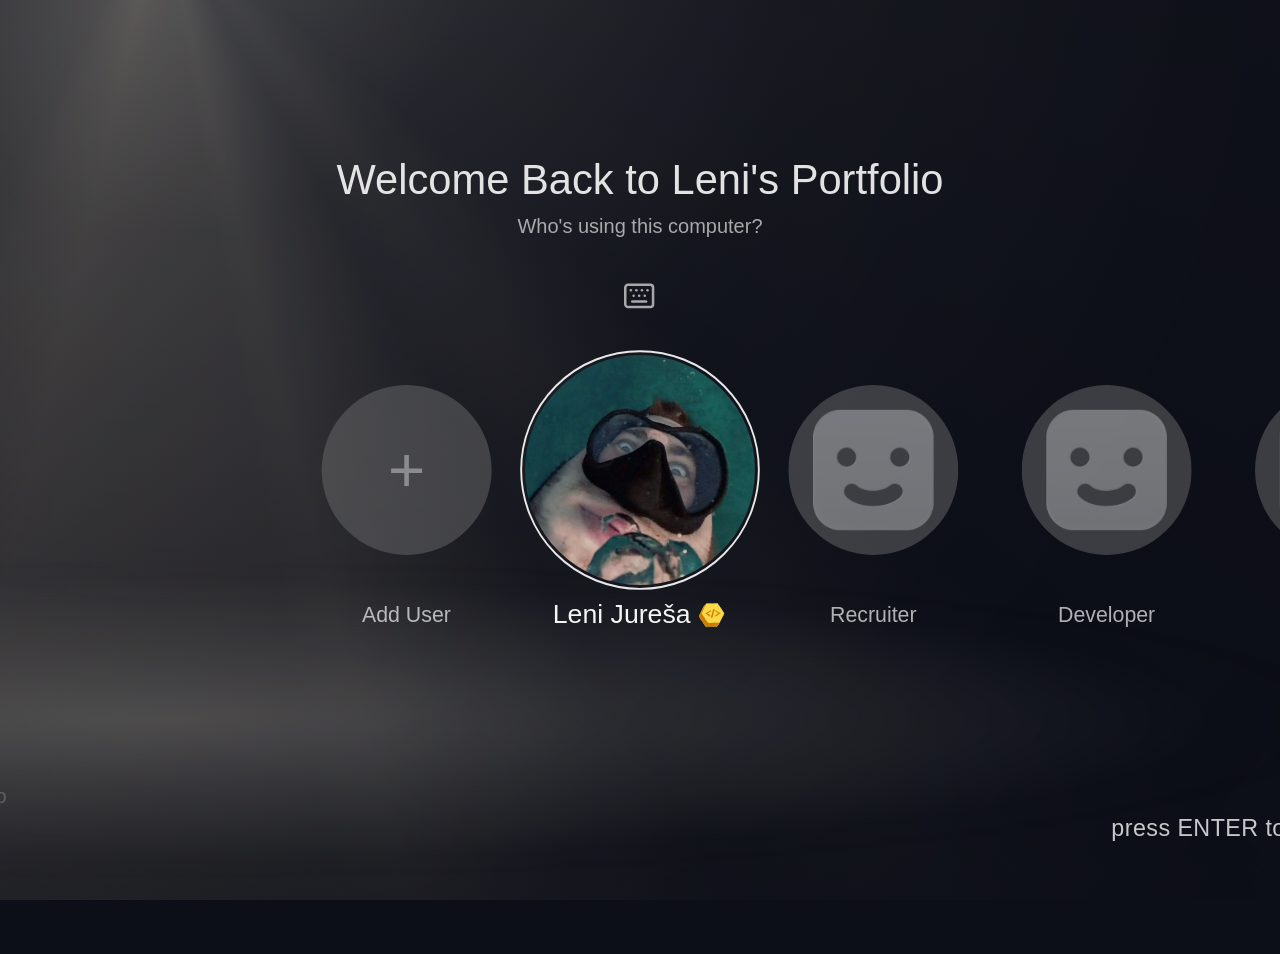
==== index.html @ c8f1d70f "added profiles, designed the basic functionalities for the main profile" ====
<!doctype html>
<html lang="hr">
  <head>
    <meta charset="UTF-8" />
    <meta name="viewport" content="width=device-width, initial-scale=1.0" />
    <title></title>
    <link rel="stylesheet" href="style_profile.css" />
  </head>

  <body class="root-start">
    <div class="scene-wrapper">
      <!--   WELCOME TEXT   -->
      <p class="start-info-large ease-in">Welcome Back to Leni's Portfolio</p>
      <p class="start-info-text ease-in">Who's using this computer?</p>

      <!--   PROFILE SELECTOR   -->
      <div class="profile-selector">
        <div class="profile-track ease-in" id="profileTrack">
          <!-- Add User -->
          <div class="profile-item">
            <div class="profile-card">+</div>
            <span class="profile-name">Add User</span>
          </div>

          <!-- Leni -->
          <div class="profile-item ease-in" data-href="leni/leni.html">
            <div
              class="profile-card profile-card--photo"
              style="
                background-image: url(&quot;assets/images/leni_funny.jpg&quot;);
              "
            ></div>
            <span class="profile-name">
              Leni Jureša
              <img
                src="assets/icons/badge.svg"
                alt="PS Plus"
                class="name-icon"
              />
            </span>
          </div>

          <!-- Recruiter -->
          <div
            class="profile-item ease-in"
            data-href="recruiter/recruiter.html"
          >
            <div
              class="profile-card profile-card--photo"
              style="
                background-image: url(&quot;assets/images/default.png&quot;);
              "
            ></div>
            <span class="profile-name">Recruiter</span>
          </div>

          <!-- Developer -->
          <div
            class="profile-item ease-in"
            data-href="developer/developer.html"
          >
            <div
              class="profile-card profile-card--photo"
              style="
                background-image: url(&quot;assets/images/default.png&quot;);
              "
            ></div>
            <span class="profile-name">Developer</span>
          </div>

          <!-- Guest -->
          <div class="profile-item ease-in" data-href="guest/guest.html">
            <div
              class="profile-card profile-card--photo"
              style="
                background-image: url(&quot;assets/images/default.png&quot;);
              "
            ></div>
            <span class="profile-name">Guest</span>
          </div>
        </div>
      </div>

      <!--   KEYBOARD HINT ICON   -->
      <svg
        class="icon lucide lucide-keyboard"
        xmlns="http://www.w3.org/2000/svg"
        width="40"
        height="40"
        viewBox="0 0 24 24"
        fill="none"
        stroke="currentColor"
        stroke-width="1.8"
        stroke-linecap="round"
        stroke-linejoin="round"
      >
        <path d="M10 8h.01" />
        <path d="M12 12h.01" />
        <path d="M14 8h.01" />
        <path d="M16 12h.01" />
        <path d="M18 8h.01" />
        <path d="M6 8h.01" />
        <path d="M7 16h10" />
        <path d="M8 12h.01" />
        <rect width="20" height="16" x="2" y="4" rx="2" />
      </svg>

      <!--   CLOCK   -->
      <div class="clock" id="clock"></div>

      <!--   TOOLTIP   -->
      <p class="tooltip">Use arrow keys to navigate</p>
      <p class="select">press ENTER to Select</p>

      <!--   BACKGROUND: LIGHT RAYS, SPARKLES, GLOW   -->
      <div class="light-rays-wrapper">
        <div class="light-rays"></div>
      </div>
      <div class="sparkle-field" id="sparkleField"></div>
      <div class="light"></div>

      <!-- Smile :) 
      <div class="circle"></div>
      <div class="eyes"></div>
      <div class="mouth"></div>
      <div class="eyebrow-left"></div>
      <div class="eyebrow-right"></div>
      -->
    </div>

    <script src="script.js"></script>
  </body>
</html>
---- style_profile.css ----
html,
body {
  margin: 0;
  padding: 0;
  height: 100%;
  width: 100%;
  overflow: hidden;
  background-color: #0d0f18;
}

.scene-wrapper {
  position: absolute;
  top: 50%;
  left: 50%;
  width: 1920px;
  height: 1080px;
  transform-origin: center center;
}

.root-start {
  background-color: #0d0f18;
}

@keyframes rotate {
  to {
    transform: rotate(1turn);
  }
}

.light-rays {
  position: absolute;
  top: 0;
  left: 0;
  right: 0;
  bottom: 0;
  overflow: hidden;
  -webkit-mask-image: radial-gradient(
    circle at 20% -10%,
    black 40%,
    transparent 95%
  );
  mask-image: radial-gradient(circle at 20% -10%, black 40%, transparent 95%);
  --a: rgba(120, 112, 100, 0.06);
  --b: rgba(120, 112, 100, 0.5);
  --c: rgba(95, 88, 80, 0.22);
  --d: rgba(140, 130, 115, 0.03);
}

.light-rays:before,
.light-rays:after {
  content: "";
  position: absolute;
  top: -10%;
  left: 20%;
  margin: -3000px;
  width: 6000px;
  height: 6000px;
  opacity: 0.5;
}

.light-rays:before {
  background: conic-gradient(
    transparent 0deg,
    var(--b) 5deg,
    var(--b) 11deg,
    transparent 34deg,
    var(--d) 42deg,
    var(--d) 45deg,
    transparent 60deg,
    var(--a) 78deg,
    var(--a) 88deg,
    transparent 130deg,
    var(--c) 141deg,
    var(--c) 144deg,
    transparent 170deg,
    var(--b) 193deg,
    var(--b) 203deg,
    transparent 250deg,
    var(--d) 266deg,
    var(--d) 268deg,
    transparent 300deg,
    var(--a) 322deg,
    var(--a) 336deg,
    transparent 360deg
  );
  animation: rotate 100s infinite;
}

.light-rays:after {
  background: conic-gradient(
    transparent 0deg,
    var(--c) 21deg,
    var(--c) 24deg,
    transparent 55deg,
    var(--a) 82deg,
    var(--a) 94deg,
    transparent 150deg,
    var(--b) 166deg,
    var(--b) 169deg,
    transparent 210deg,
    var(--c) 242deg,
    var(--c) 251deg,
    transparent 320deg,
    var(--a) 341deg,
    var(--a) 350deg,
    transparent 360deg
  );
  animation: rotate 100s infinite reverse;
}

.light-rays-wrapper {
  position: absolute;
  inset: 0;
  overflow: hidden;
}

.light-rays-wrapper::after {
  content: "";
  position: absolute;
  height: 100%;
  width: 100%;
  inset: 0;
  background: radial-gradient(
    circle at 20% -10%,
    rgba(255, 250, 235, 0.25) 0%,
    rgba(255, 250, 235, 0.09) 20%,
    rgba(255, 250, 235, 0.02) 40%,
    transparent 65%
  );
  mix-blend-mode: screen;
  pointer-events: none;
}

.light {
  position: absolute;
  width: 3000px;
  height: 400px;
  left: 20%;
  top: 80%;
  transform: translate(-50%, -50%);

  background: radial-gradient(
    ellipse,
    rgba(255, 250, 235, 0.181) 0%,
    rgba(255, 250, 235, 0.081) 30%,
    rgba(255, 250, 235, 0.004) 60%,
    transparent 75%
  );

  filter: blur(5px);
}

/* SPARKLES
====================================================================
*/

.light-rays-wrapper,
.sparkle-field,
.light {
  z-index: 0;
}

.sparkle-field {
  position: absolute;
  inset: 0;
  pointer-events: none;
}

.sparkle {
  position: absolute;
  border-radius: 50%;
  background-color: var(--fill-color, rgba(255, 255, 255, 0.5));
  opacity: 0;
  filter: blur(var(--blur, 0px));
  animation:
    twinkle ease-in-out infinite,
    float ease-in-out infinite;
}

@keyframes twinkle {
  0%,
  100% {
    opacity: 0;
  }
  50% {
    opacity: var(--peak, 0.7);
  }
}

@keyframes float {
  0%,
  100% {
    transform: translate(0, 0);
  }
  50% {
    transform: translate(var(--dx, 6px), var(--dy, -6px));
  }
}

/*
Profile page
*/

.button-wrap {
  position: absolute;
  top: 50%;
  left: 50%;
  width: 70px;
  height: 70px;
  transform: translate(-50%, -50%) scale(1);
  transition: transform 0.2s ease;
  text-decoration: none;
  color: inherit;
  display: block;
}

.button-wrap:hover {
  transform: translate(-50%, -50%) scale(1.25);
}

.button-start {
  width: 100%;
  height: 100%;
  border-radius: 50%;
  background-color: #f5f5f5;
  animation: circle-bounce 2.5s ease-in-out infinite;
  display: flex;
  align-items: center;
  justify-content: center;
}

.button-label {
  font-family: -apple-system, BlinkMacSystemFont, "Segoe UI", sans-serif;
  font-size: 32px;
  font-weight: 900;
  color: #1a1a1a;
  user-select: none;
  pointer-events: none;
}

.button-wrap:hover .button-start {
  box-shadow: 0 0 24px 8px rgba(255, 245, 210, 0.55) !important;
}

.button-wrap:hover .ring {
  animation-play-state: paused;
  opacity: 0 !important;
}

@keyframes circle-bounce {
  0% {
    transform: scale(1);
    opacity: 1;
    box-shadow: 0 0 0px 0px rgba(255, 245, 210, 0);
  }
  8% {
    transform: scale(0.9);
    opacity: 0.75;
    box-shadow: 0 0 0px 0px rgba(255, 245, 210, 0);
  }
  10% {
    box-shadow: 0 0 20px 6px rgba(255, 245, 210, 0.3);
  }
  16% {
    transform: scale(1.1);
    opacity: 1;
    box-shadow: 0 0 40px 6px rgba(255, 245, 210, 0.8);
  }
  28% {
    transform: scale(1);
    opacity: 1;
    box-shadow: 0 0 80px 6px rgba(255, 245, 210, 1);
  }
  60% {
    transform: scale(1);
    opacity: 1;
    box-shadow: 0 0 50px 6px rgba(255, 245, 210, 0.5);
  }
  100% {
    transform: scale(1);
    opacity: 1;
    box-shadow: 0 0 20px 6px rgba(255, 245, 210, 0);
  }
}

.ring {
  position: absolute;
  top: 50%;
  left: 50%;
  border-radius: 50%;
  border-style: solid;
  border-color: rgba(255, 255, 255, 0.6);
  transform: translate(-50%, -50%) scale(0);
  opacity: 0;
}

.ring-thick {
  width: 70px;
  height: 70px;
  border-width: 0px;
  box-shadow: 0 0 8px 2px rgba(255, 245, 210, 0.4);
  animation: ring-thick-cycle 2.5s ease-out infinite;
}

@keyframes ring-thick-cycle {
  0%,
  16% {
    transform: translate(-50%, -50%) scale(0.3);
    border-width: 0px;
    opacity: 0;
  }
  30% {
    transform: translate(-50%, -50%) scale(1.6);
    border-width: 8px;
    opacity: 1;
    animation-timing-function: ease-out;
  }
  45% {
    transform: translate(-50%, -50%) scale(1.6);
    border-width: 0px;
    opacity: 0;
  }
  100% {
    transform: translate(-50%, -50%) scale(1.6);
    border-width: 0px;
    opacity: 0;
  }
}

.ring-thin {
  width: 60px;
  height: 60px;
  border-width: 3px;
  box-shadow: 0 0 6px 1px rgba(255, 245, 210, 0.35);
  animation: ring-thin-cycle 2.5s linear infinite;
}

@keyframes ring-thin-cycle {
  0%,
  16% {
    transform: translate(-50%, -50%) scale(0.3);
    border-width: 3px;
    opacity: 0;
  }
  30% {
    opacity: 1;
  }
  40% {
    transform: translate(-50%, -50%) scale(1.8);
    border-width: 3px;
    opacity: 1;
    animation-timing-function: ease-out;
  }
  60% {
    transform: translate(-50%, -50%) scale(1.9);
    border-width: 0px;
    opacity: 0;
  }
  100% {
    transform: translate(-50%, -50%) scale(1.2);
    border-width: 0px;
    opacity: 0;
  }
}

.start-info-large {
  position: absolute;
  z-index: 1;
  bottom: 70%;
  left: 50%;
  transform: translate(-50%, -50%);
  font-family:
    "SF Pro Display",
    "Segoe UI",
    Roboto,
    -apple-system,
    BlinkMacSystemFont,
    sans-serif;
  font-weight: 200;
  font-size: 50px;
  color: #f5f5f5ea;
  text-align: center;
}

.start-info-text {
  position: absolute;
  z-index: 1;
  bottom: 70%;
  left: 50%;
  transform: translate(-50%, -50%);
  font-family:
    "SF Pro Display",
    "Segoe UI",
    Roboto,
    -apple-system,
    BlinkMacSystemFont,
    sans-serif;
  font-weight: 300;
  font-size: 24px;
  color: #f5f5f5a8;
  text-align: center;
}

.clock {
  position: absolute;
  z-index: 1;
  top: 8%;
  right: 4%;
  font-family:
    "SF Pro Display",
    "Segoe UI",
    Roboto,
    -apple-system,
    BlinkMacSystemFont,
    sans-serif;
  font-weight: 300;
  font-size: 30px;
  color: #f5f5f5ec;
  letter-spacing: 0.5px;
}

.icon {
  position: absolute;
  z-index: 1;
  top: 31%;
  right: 49%;
  width: 40px;
  height: 40px;
  color: #f5f5f5a8;
}

/* profile page selector*/
.profile_ring {
  position: absolute;
  top: 50%;
  left: 50%;
  border-radius: 50%;
  border-style: solid;
  border-color: rgba(255, 255, 255, 0.6);
  transform: translate(-50%, -50%) scale(0);
  opacity: 0;
}

.profile-selector {
  position: relative;
  z-index: 1;
  top: 200px;
  width: 100%;
  height: 800px;
  overflow: hidden;
  display: flex;
  align-items: center;
}

.profile-track {
  position: absolute;
  left: 50%;
  display: flex;
  gap: 40px;
  transition: transform 0.35s ease;
}

.profile-card {
  width: 240px;
  height: 240px;
  border-radius: 50%;
  background: #6b6b6c;
  color: #f5f5f5;
  display: flex;
  align-items: center;
  justify-content: center;
  font-size: 90px;
  font-weight: 350;
  font-family: sans-serif;
  flex-shrink: 0;
  transition:
    transform 0.35s ease,
    opacity 0.35s ease;
  opacity: 0.5;
  transform: scale(0.85);
}

.profile-card.active {
  opacity: 1;
  transform: scale(1.15);
}

.profile-card::after {
  content: "";
  position: absolute;
  inset: -5px;
  border-radius: 50%;
  border: 2px solid rgba(255, 255, 255, 0.9);
  pointer-events: none;
  opacity: 0;
  transform: scale(0.9);
  transition:
    opacity 0.35s ease,
    transform 0.35s ease;
}

.profile-card.active::after {
  opacity: 1;
  transform: scale(1);
}

.profile-card--photo {
  background-size: cover;
  background-position: center;
  background-color: #6b6b6c;
}

.profile-item {
  display: flex;
  flex-direction: column;
  align-items: center;
  gap: 35px;
  flex-shrink: 0;
}

.profile-name {
  display: inline-flex;
  align-items: center;
  gap: 6px;
  font-family: -apple-system, BlinkMacSystemFont, "Segoe UI", sans-serif;
  font-size: 32px;
  font-weight: 200;
  color: #f5f5f5;
  opacity: 0.7;
  transform: scale(0.8);
  transition:
    opacity 0.35s ease,
    transform 0.35s ease;
  text-align: center;
  white-space: nowrap;
}
.name-icon {
  width: 38px;
  height: 38px;
  flex-shrink: 0;
}

.profile-track .profile-item:has(.profile-card.active) .profile-name {
  opacity: 1;
  transform: scale(1);
}

.tooltip {
  position: absolute;
  z-index: 1;
  top: 85%;
  right: 85%;
  font-family:
    "SF Pro Display",
    "Segoe UI",
    Roboto,
    -apple-system,
    BlinkMacSystemFont,
    sans-serif;
  font-weight: 300;
  font-size: 24px;
  color: #f5f5f538;
  letter-spacing: 0.5px;
}

.ease-in {
  opacity: 0;
  transition:
    opacity 0.8s ease-out,
    transform 0.2s ease-out;
}

.ease-in.appear {
  opacity: 1;
}

.select {
  position: absolute;
  z-index: 1;
  top: 88%;
  right: 5%;
  font-family:
    "SF Pro Display",
    "Segoe UI",
    Roboto,
    -apple-system,
    BlinkMacSystemFont,
    sans-serif;
  font-weight: 400;
  font-size: 28px;
  color: #f5f5f5ce;
  letter-spacing: 0.5px;
}

.profile-card {
  cursor: pointer;
  transition:
    transform 0.25s ease,
    opacity 0.25s ease,
    box-shadow 0.25s ease;
}

.profile-card:hover {
  box-shadow: 0 0 24px 6px rgba(179, 179, 179, 0.829);
}

/*  Smile :)
.circle {
  width: 300px;
  height: 300px;
  background-color: rgb(251, 255, 11);
  border-radius: 50%;
  position: absolute;
  top: 50%;
  left: 50%;
  transform: translate(-50%, -50%);
}

.eyes {
  width: 40px;
  height: 50px;
  background-color: rgb(0, 0, 0);
  border-radius: 50%;
  position: absolute;
  top: 47%;
  left: 46%;
  transform: translate(-50%, -50%);
  box-shadow: 120px 0px 0px rgb(0, 0, 0);
}

.mouth {
  width: 150px;
  height: 100px;
  background-color: rgb(0, 0, 0);
  border-radius: 10px 10px 100px 100px;
  position: absolute;
  top: 54%;
  left: 50%;
  transform: translate(-50%, 0); 
}

.eyebrow-left {
  width: 40px;
  height: 20px;
  background-color: black;
  position: absolute;
  top: 38%;
  left: 45.5%;
  transform: translate(-50%, -50%);
  rotate: -20deg;
}

.eyebrow-right {
  width: 40px;
  height: 20px;
  background-color: black;
  position: absolute;
  top: 40%;
  left: 54.5%;
  transform: translate(-50%, -50%);
  rotate: 20deg;
}

*/
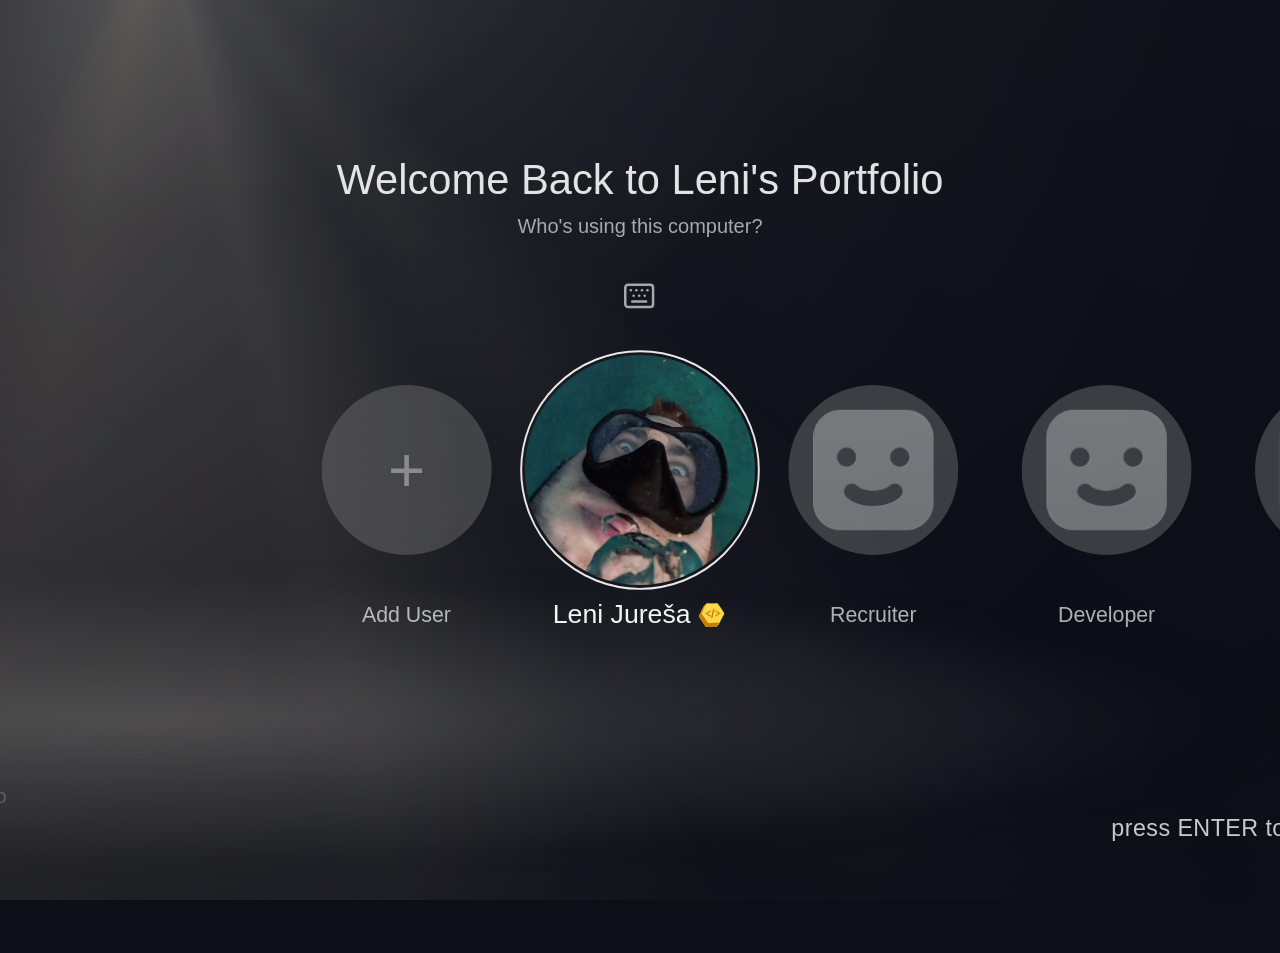
==== commit b9293b70: "design changes" ====
--- a/index.html
+++ b/index.html
@@ -3,7 +3,7 @@
   <head>
     <meta charset="UTF-8" />
     <meta name="viewport" content="width=device-width, initial-scale=1.0" />
-    <title></title>
+    <title>Leni's Portfolio</title>
     <link rel="stylesheet" href="style_profile.css" />
   </head>
 
--- a/style_profile.css
+++ b/style_profile.css
@@ -1,3 +1,5 @@
+
+
 html,
 body {
   margin: 0;
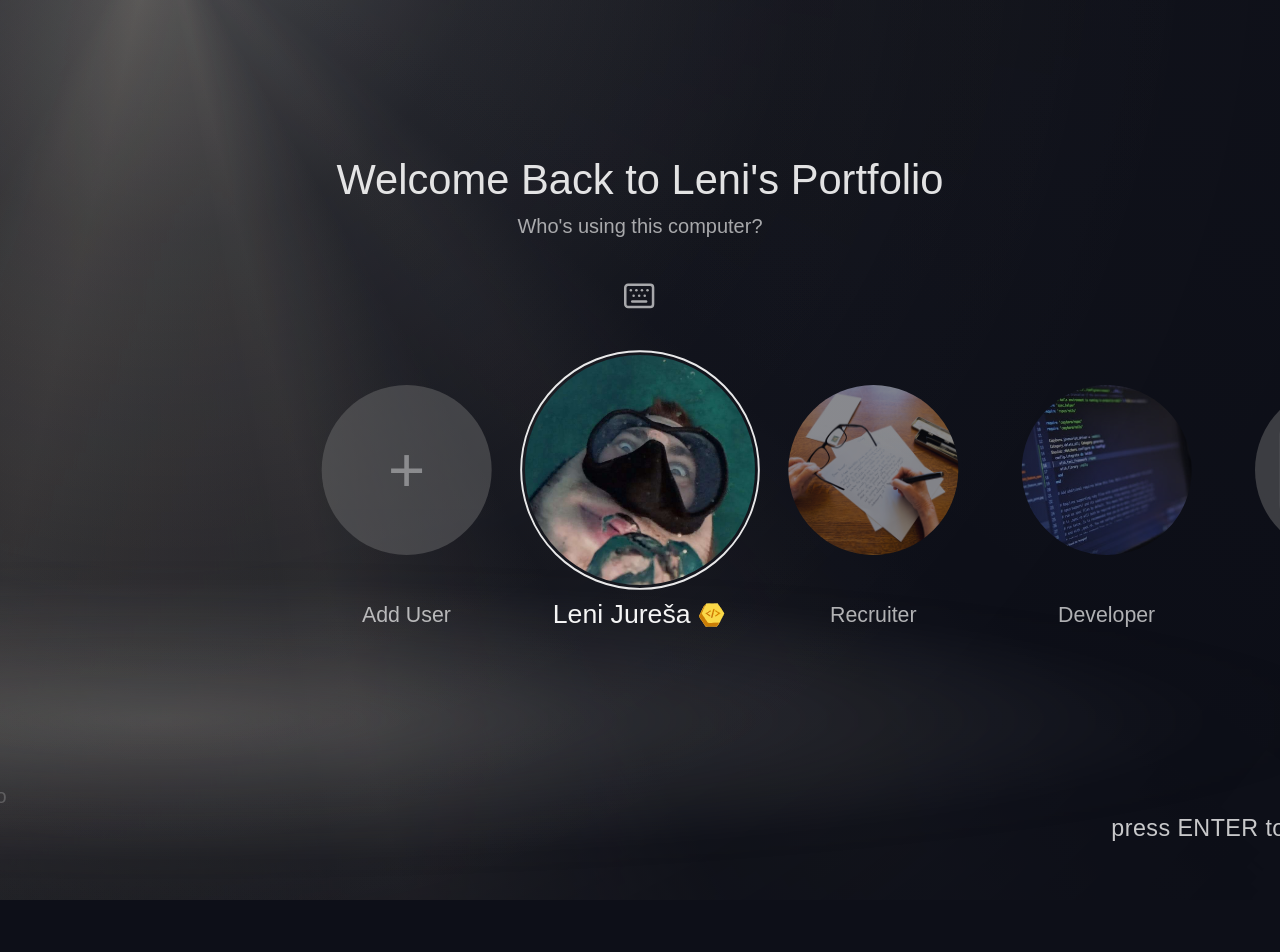
==== commit 4098d64e: "made minor changes for easier future development" ====
--- a/index.html
+++ b/index.html
@@ -48,7 +48,7 @@
             <div
               class="profile-card profile-card--photo"
               style="
-                background-image: url(&quot;assets/images/default.png&quot;);
+                background-image: url(&quot;assets/images/LetterWriting_DSF5261.jpg&quot;);
               "
             ></div>
             <span class="profile-name">Recruiter</span>
@@ -62,7 +62,7 @@
             <div
               class="profile-card profile-card--photo"
               style="
-                background-image: url(&quot;assets/images/default.png&quot;);
+                background-image: url(&quot;assets/images/1_WxaPQoonUZLcPCISd6WrnQ.jpg&quot;);
               "
             ></div>
             <span class="profile-name">Developer</span>
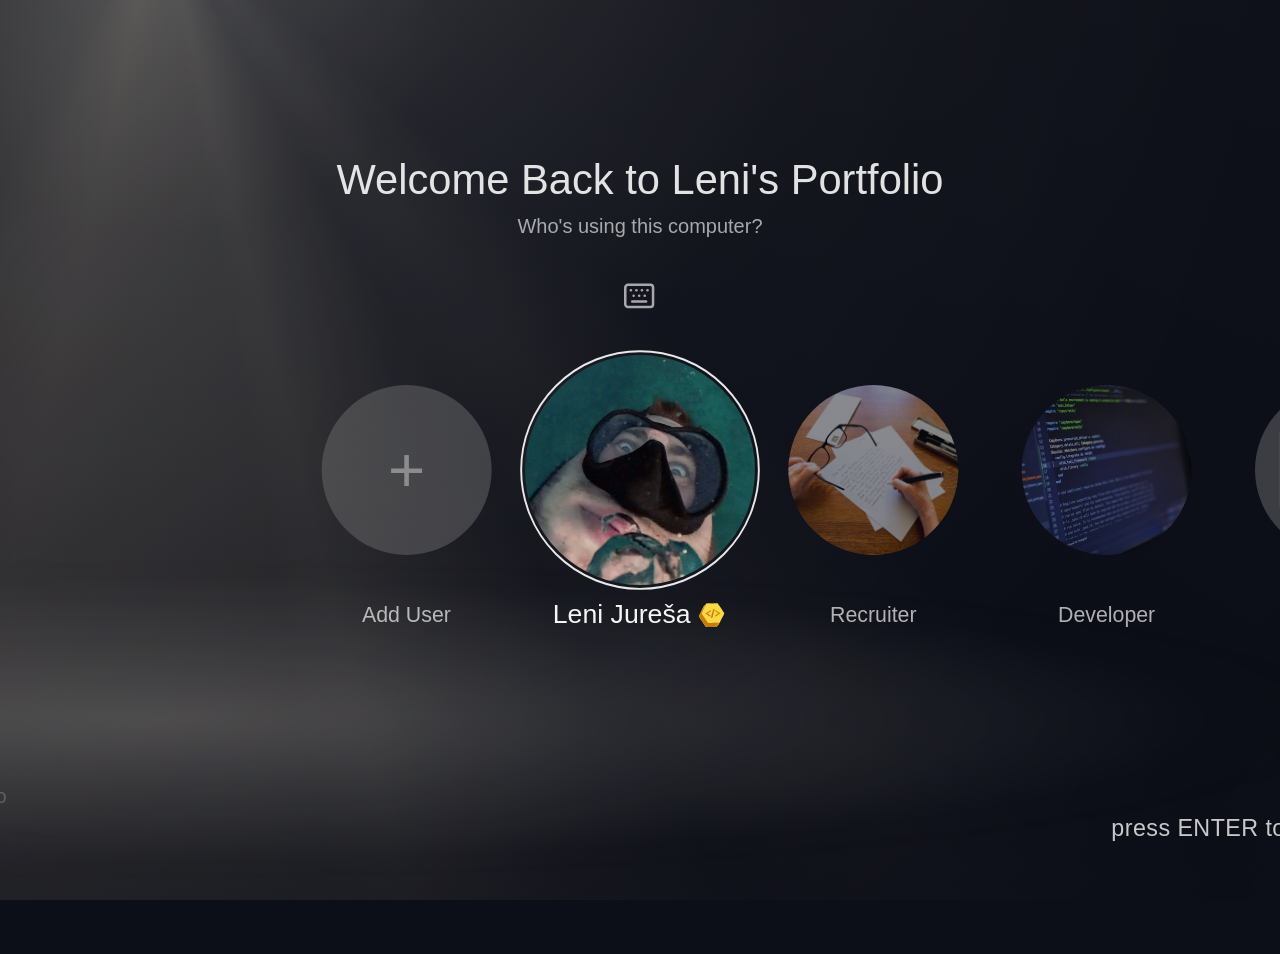
==== commit 7d49408c: "added added custom achivements, can be added to buttons and elements." ====
--- a/index.html
+++ b/index.html
@@ -17,7 +17,7 @@
       <div class="profile-selector">
         <div class="profile-track ease-in" id="profileTrack">
           <!-- Add User -->
-          <div class="profile-item">
+          <div class="profile-item" data-achievement="add-user">
             <div class="profile-card">+</div>
             <span class="profile-name">Add User</span>
           </div>
--- a/style_profile.css
+++ b/style_profile.css
@@ -1,5 +1,3 @@
-
-
 html,
 body {
   margin: 0;
@@ -606,6 +604,83 @@
   box-shadow: 0 0 24px 6px rgba(179, 179, 179, 0.829);
 }
 
+.trophy-toast {
+  position: fixed;
+  top: 22px;
+  right: 32px;
+  z-index: 9999;
+  display: flex;
+  align-items: center;
+  gap: 24px;
+  min-width: 220px;
+  max-width: 620px;
+  padding: 24px 44px 24px 28px;
+  border-radius: 18px;
+  background: linear-gradient(90deg, #4a4a4c 0%, #262627 28%, #1d1d1e 100%);
+  box-shadow: 0 14px 40px rgba(0, 0, 0, 0.55);
+  color: #f5f5f5;
+  font-family:
+    "SF Pro Display",
+    "Segoe UI",
+    Roboto,
+    -apple-system,
+    BlinkMacSystemFont,
+    sans-serif;
+  pointer-events: none;
+  opacity: 0;
+  /* starts fully off-screen to the right */
+  transform: translateX(calc(100% + 48px));
+  transition:
+    transform 0.6s cubic-bezier(0.2, 0.8, 0.2, 1),
+    opacity 0.4s ease;
+}
+
+.trophy-toast.show {
+  opacity: 1;
+  transform: translateX(0);
+}
+
+.trophy-art {
+  width: 64px;
+  height: 64px;
+  flex-shrink: 0;
+  color: #fff;
+}
+
+.trophy-art svg {
+  width: 100%;
+  height: 100%;
+}
+
+.trophy-text {
+  display: flex;
+  flex-direction: column;
+  gap: 6px;
+  min-width: 0;
+}
+
+.trophy-title {
+  display: flex;
+  align-items: center;
+  gap: 10px;
+  font-size: 26px;
+  font-weight: 300;
+  line-height: 1.2;
+}
+
+.trophy-title svg {
+  width: 28px;
+  height: 28px;
+  flex-shrink: 0;
+  color: var(--tier, #cd7f32);
+}
+
+.trophy-sub {
+  font-size: 24px;
+  font-weight: 300;
+  color: #9a9a9c;
+}
+
 /*  Smile :)
 .circle {
   width: 300px;
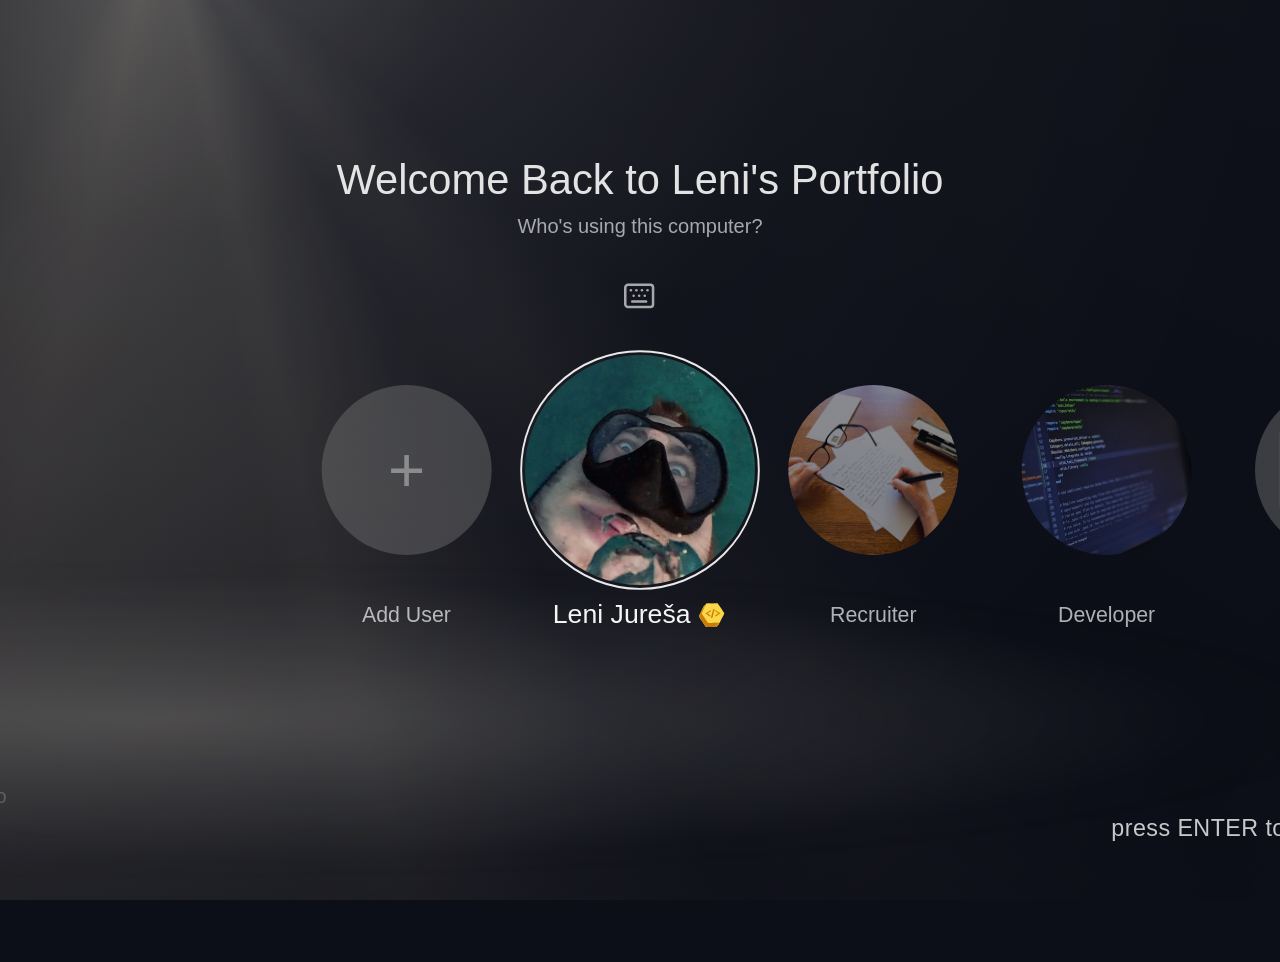
==== commit 578fcb59: "experimenting with sounds (using sony sounds temporarily Pls dont sue! will do my own sound design)." ====
--- a/index.html
+++ b/index.html
@@ -128,6 +128,8 @@
       -->
     </div>
 
+    <div class="transition-overlay" id="transitionOverlay"></div>
+
     <script src="script.js"></script>
   </body>
 </html>
--- a/style_profile.css
+++ b/style_profile.css
@@ -681,6 +681,88 @@
   color: #9a9a9c;
 }
 
+/* ==========================================================
+   FULLSCREEN BLACK OVERLAY & EXPONENTIAL TRANSITIONS
+   easeOutExpo: cubic-bezier(0.16, 1, 0.3, 1)
+   easeInExpo:  cubic-bezier(0.7, 0, 0.84, 0)
+   ========================================================== */
+
+/* 1. Fullscreen overlay spanning the actual viewport */
+.transition-overlay {
+  position: fixed !important;
+  top: 0 !important;
+  left: 0 !important;
+  width: 100vw !important;
+  height: 100vh !important;
+  background: #000000 !important;
+  opacity: 0;
+  pointer-events: none;
+  z-index: 999999 !important;
+  transition: opacity 0.45s cubic-bezier(0.7, 0, 0.84, 0);
+}
+
+.transition-overlay.show {
+  opacity: 1;
+  pointer-events: auto;
+}
+
+/* 2. Selected Profile Card: Phase 1 (Grow with easeOutExpo) */
+.profile-card.grow-expo {
+  z-index: 100 !important;
+  transform: scale(1.42) !important;
+  box-shadow: 0 0 50px 14px rgba(255, 255, 255, 0.6) !important;
+  transition:
+    transform 0.45s cubic-bezier(0.16, 1, 0.3, 1),
+    box-shadow 0.45s cubic-bezier(0.16, 1, 0.3, 1) !important;
+}
+
+/* Selected Profile Name: Phase 1 (Grows alongside the card) */
+/* Selected Profile Name: Phase 1 (Grows and pushes down so it doesn't overlap the card) */
+.profile-item.selected .profile-name.grow-expo {
+  opacity: 1 !important;
+  transform: translateY(45px) scale(1.25) !important;
+  transition:
+    transform 0.45s cubic-bezier(0.16, 1, 0.3, 1),
+    opacity 0.45s cubic-bezier(0.16, 1, 0.3, 1) !important;
+}
+
+/* 3. Selected Profile Card: Phase 2 (Shrink & fade with easeInExpo) */
+.profile-card.shrink-expo {
+  z-index: 100 !important;
+  transform: scale(0.3) !important;
+  opacity: 0 !important;
+  box-shadow: 0 0 0px 0px rgba(255, 255, 255, 0) !important;
+  transition:
+    transform 0.55s cubic-bezier(0.7, 0, 0.84, 0),
+    opacity 0.45s cubic-bezier(0.7, 0, 0.84, 0) !important;
+}
+
+/* Selected Profile Name: Phase 2 (Shrinks & fades out) */
+.profile-item.selected .profile-name.shrink-expo {
+  transform: translateY(20px) scale(0.4) !important;
+  opacity: 0 !important;
+  transition:
+    transform 0.55s cubic-bezier(0.7, 0, 0.84, 0),
+    opacity 0.45s cubic-bezier(0.7, 0, 0.84, 0) !important;
+}
+
+/* 4. All other elements shrink down and fade out in easeInExpo */
+.scene-wrapper.selection-active .profile-item:not(.selected) .profile-card,
+.scene-wrapper.selection-active .profile-item:not(.selected) .profile-name,
+.scene-wrapper.selection-active .start-info-large,
+.scene-wrapper.selection-active .start-info-text,
+.scene-wrapper.selection-active .clock,
+.scene-wrapper.selection-active .tooltip,
+.scene-wrapper.selection-active .select,
+.scene-wrapper.selection-active .icon {
+  transform: scale(0.55) !important;
+  opacity: 0 !important;
+  pointer-events: none;
+  transition:
+    transform 0.45s cubic-bezier(0.7, 0, 0.84, 0),
+    opacity 0.4s cubic-bezier(0.7, 0, 0.84, 0) !important;
+}
+
 /*  Smile :)
 .circle {
   width: 300px;
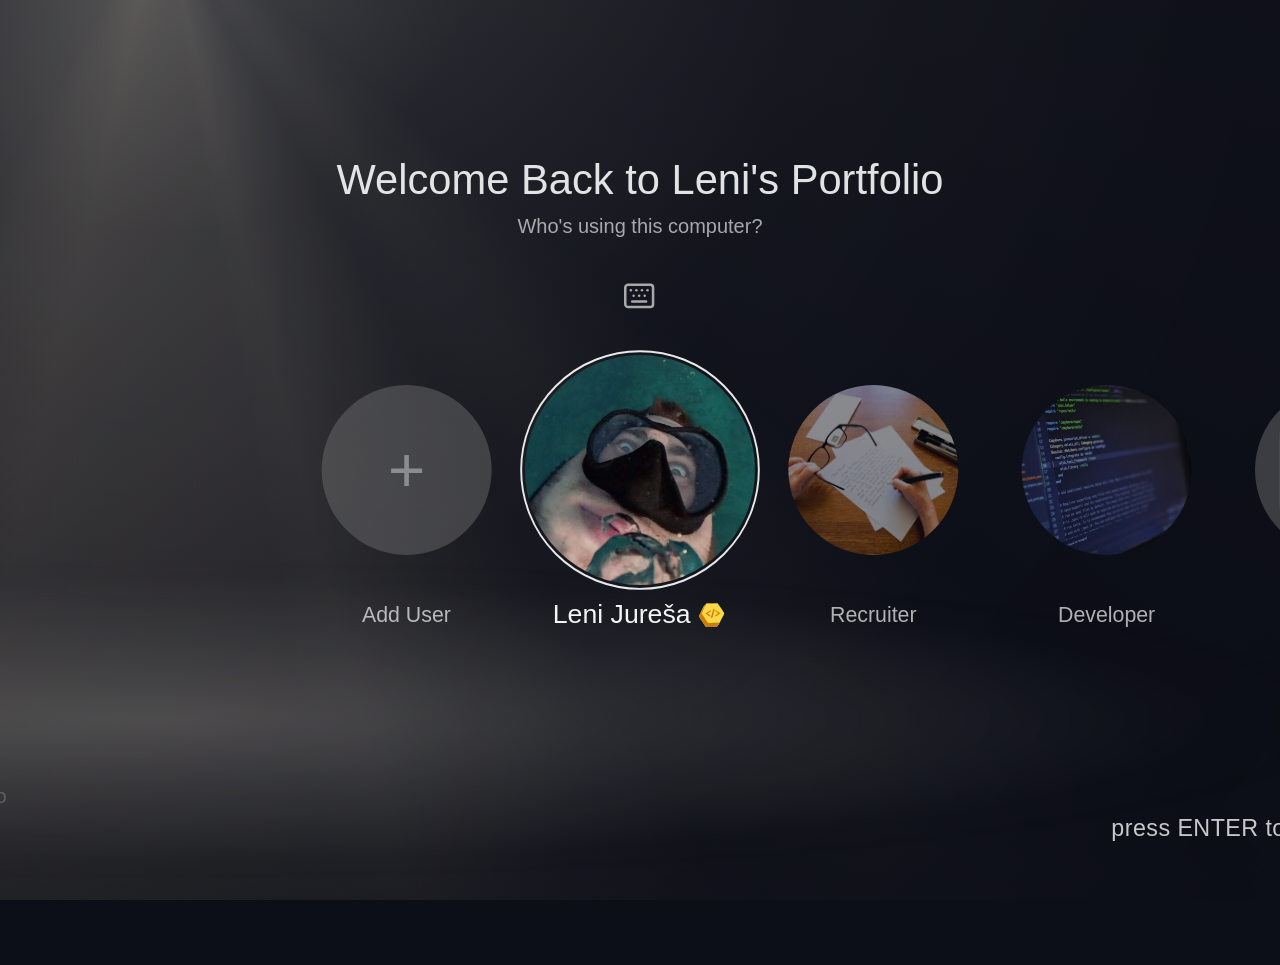
==== commit 4a6d82e6: "rethinking the media app, minor changes" ====
--- a/index.html
+++ b/index.html
@@ -4,7 +4,7 @@
     <meta charset="UTF-8" />
     <meta name="viewport" content="width=device-width, initial-scale=1.0" />
     <title>Leni's Portfolio</title>
-    <link rel="stylesheet" href="style_profile.css" />
+    <link rel="stylesheet" href="style.css" />
   </head>
 
   <body class="root-start">
--- a/style.css
+++ b/style.css
@@ -0,0 +1,823 @@
+html,
+body {
+  margin: 0;
+  padding: 0;
+  height: 100%;
+  width: 100%;
+  overflow: hidden;
+  background-color: #0d0f18;
+}
+
+.scene-wrapper {
+  position: absolute;
+  top: 50%;
+  left: 50%;
+  width: 1920px;
+  height: 1080px;
+  transform-origin: center center;
+}
+
+.root-start {
+  background-color: #0d0f18;
+}
+
+@keyframes rotate {
+  to {
+    transform: rotate(1turn);
+  }
+}
+
+.light-rays {
+  position: absolute;
+  top: 0;
+  left: 0;
+  right: 0;
+  bottom: 0;
+  overflow: hidden;
+  -webkit-mask-image: radial-gradient(
+    circle at 20% -10%,
+    black 40%,
+    transparent 95%
+  );
+  mask-image: radial-gradient(circle at 20% -10%, black 40%, transparent 95%);
+  --a: rgba(120, 112, 100, 0.06);
+  --b: rgba(120, 112, 100, 0.5);
+  --c: rgba(95, 88, 80, 0.22);
+  --d: rgba(140, 130, 115, 0.03);
+}
+
+.light-rays:before,
+.light-rays:after {
+  content: "";
+  position: absolute;
+  top: -10%;
+  left: 20%;
+  margin: -3000px;
+  width: 6000px;
+  height: 6000px;
+  opacity: 0.5;
+}
+
+.light-rays:before {
+  background: conic-gradient(
+    transparent 0deg,
+    var(--b) 5deg,
+    var(--b) 11deg,
+    transparent 34deg,
+    var(--d) 42deg,
+    var(--d) 45deg,
+    transparent 60deg,
+    var(--a) 78deg,
+    var(--a) 88deg,
+    transparent 130deg,
+    var(--c) 141deg,
+    var(--c) 144deg,
+    transparent 170deg,
+    var(--b) 193deg,
+    var(--b) 203deg,
+    transparent 250deg,
+    var(--d) 266deg,
+    var(--d) 268deg,
+    transparent 300deg,
+    var(--a) 322deg,
+    var(--a) 336deg,
+    transparent 360deg
+  );
+  animation: rotate 100s infinite;
+}
+
+.light-rays:after {
+  background: conic-gradient(
+    transparent 0deg,
+    var(--c) 21deg,
+    var(--c) 24deg,
+    transparent 55deg,
+    var(--a) 82deg,
+    var(--a) 94deg,
+    transparent 150deg,
+    var(--b) 166deg,
+    var(--b) 169deg,
+    transparent 210deg,
+    var(--c) 242deg,
+    var(--c) 251deg,
+    transparent 320deg,
+    var(--a) 341deg,
+    var(--a) 350deg,
+    transparent 360deg
+  );
+  animation: rotate 100s infinite reverse;
+}
+
+.light-rays-wrapper {
+  position: absolute;
+  inset: 0;
+  overflow: hidden;
+}
+
+.light-rays-wrapper::after {
+  content: "";
+  position: absolute;
+  height: 100%;
+  width: 100%;
+  inset: 0;
+  background: radial-gradient(
+    circle at 20% -10%,
+    rgba(255, 250, 235, 0.25) 0%,
+    rgba(255, 250, 235, 0.09) 20%,
+    rgba(255, 250, 235, 0.02) 40%,
+    transparent 65%
+  );
+  mix-blend-mode: screen;
+  pointer-events: none;
+}
+
+.light {
+  position: absolute;
+  width: 3000px;
+  height: 400px;
+  left: 20%;
+  top: 80%;
+  transform: translate(-50%, -50%);
+
+  background: radial-gradient(
+    ellipse,
+    rgba(255, 250, 235, 0.181) 0%,
+    rgba(255, 250, 235, 0.081) 30%,
+    rgba(255, 250, 235, 0.004) 60%,
+    transparent 75%
+  );
+
+  filter: blur(5px);
+}
+
+/* SPARKLES
+====================================================================
+*/
+
+.light-rays-wrapper,
+.sparkle-field,
+.light {
+  z-index: 0;
+}
+
+.sparkle-field {
+  position: absolute;
+  inset: 0;
+  pointer-events: none;
+}
+
+.sparkle {
+  position: absolute;
+  border-radius: 50%;
+  background-color: var(--fill-color, rgba(255, 255, 255, 0.5));
+  opacity: 0;
+  filter: blur(var(--blur, 0px));
+  animation:
+    twinkle ease-in-out infinite,
+    float ease-in-out infinite;
+}
+
+@keyframes twinkle {
+  0%,
+  100% {
+    opacity: 0;
+  }
+  50% {
+    opacity: var(--peak, 0.7);
+  }
+}
+
+@keyframes float {
+  0%,
+  100% {
+    transform: translate(0, 0);
+  }
+  50% {
+    transform: translate(var(--dx, 6px), var(--dy, -6px));
+  }
+}
+
+/*
+Profile page
+*/
+
+.button-wrap {
+  position: absolute;
+  top: 50%;
+  left: 50%;
+  width: 70px;
+  height: 70px;
+  transform: translate(-50%, -50%) scale(1);
+  transition: transform 0.2s ease;
+  text-decoration: none;
+  color: inherit;
+  display: block;
+}
+
+.button-wrap:hover {
+  transform: translate(-50%, -50%) scale(1.25);
+}
+
+.button-start {
+  width: 100%;
+  height: 100%;
+  border-radius: 50%;
+  background-color: #f5f5f5;
+  animation: circle-bounce 2.5s ease-in-out infinite;
+  display: flex;
+  align-items: center;
+  justify-content: center;
+}
+
+.button-label {
+  font-family: -apple-system, BlinkMacSystemFont, "Segoe UI", sans-serif;
+  font-size: 32px;
+  font-weight: 900;
+  color: #1a1a1a;
+  user-select: none;
+  pointer-events: none;
+}
+
+.button-wrap:hover .button-start {
+  box-shadow: 0 0 24px 8px rgba(255, 245, 210, 0.55) !important;
+}
+
+.button-wrap:hover .ring {
+  animation-play-state: paused;
+  opacity: 0 !important;
+}
+
+@keyframes circle-bounce {
+  0% {
+    transform: scale(1);
+    opacity: 1;
+    box-shadow: 0 0 0px 0px rgba(255, 245, 210, 0);
+  }
+  8% {
+    transform: scale(0.9);
+    opacity: 0.75;
+    box-shadow: 0 0 0px 0px rgba(255, 245, 210, 0);
+  }
+  10% {
+    box-shadow: 0 0 20px 6px rgba(255, 245, 210, 0.3);
+  }
+  16% {
+    transform: scale(1.1);
+    opacity: 1;
+    box-shadow: 0 0 40px 6px rgba(255, 245, 210, 0.8);
+  }
+  28% {
+    transform: scale(1);
+    opacity: 1;
+    box-shadow: 0 0 80px 6px rgba(255, 245, 210, 1);
+  }
+  60% {
+    transform: scale(1);
+    opacity: 1;
+    box-shadow: 0 0 50px 6px rgba(255, 245, 210, 0.5);
+  }
+  100% {
+    transform: scale(1);
+    opacity: 1;
+    box-shadow: 0 0 20px 6px rgba(255, 245, 210, 0);
+  }
+}
+
+.ring {
+  position: absolute;
+  top: 50%;
+  left: 50%;
+  border-radius: 50%;
+  border-style: solid;
+  border-color: rgba(255, 255, 255, 0.6);
+  transform: translate(-50%, -50%) scale(0);
+  opacity: 0;
+}
+
+.ring-thick {
+  width: 70px;
+  height: 70px;
+  border-width: 0px;
+  box-shadow: 0 0 8px 2px rgba(255, 245, 210, 0.4);
+  animation: ring-thick-cycle 2.5s ease-out infinite;
+}
+
+@keyframes ring-thick-cycle {
+  0%,
+  16% {
+    transform: translate(-50%, -50%) scale(0.3);
+    border-width: 0px;
+    opacity: 0;
+  }
+  30% {
+    transform: translate(-50%, -50%) scale(1.6);
+    border-width: 8px;
+    opacity: 1;
+    animation-timing-function: ease-out;
+  }
+  45% {
+    transform: translate(-50%, -50%) scale(1.6);
+    border-width: 0px;
+    opacity: 0;
+  }
+  100% {
+    transform: translate(-50%, -50%) scale(1.6);
+    border-width: 0px;
+    opacity: 0;
+  }
+}
+
+.ring-thin {
+  width: 60px;
+  height: 60px;
+  border-width: 3px;
+  box-shadow: 0 0 6px 1px rgba(255, 245, 210, 0.35);
+  animation: ring-thin-cycle 2.5s linear infinite;
+}
+
+@keyframes ring-thin-cycle {
+  0%,
+  16% {
+    transform: translate(-50%, -50%) scale(0.3);
+    border-width: 3px;
+    opacity: 0;
+  }
+  30% {
+    opacity: 1;
+  }
+  40% {
+    transform: translate(-50%, -50%) scale(1.8);
+    border-width: 3px;
+    opacity: 1;
+    animation-timing-function: ease-out;
+  }
+  60% {
+    transform: translate(-50%, -50%) scale(1.9);
+    border-width: 0px;
+    opacity: 0;
+  }
+  100% {
+    transform: translate(-50%, -50%) scale(1.2);
+    border-width: 0px;
+    opacity: 0;
+  }
+}
+
+.start-info-large {
+  position: absolute;
+  z-index: 1;
+  bottom: 70%;
+  left: 50%;
+  transform: translate(-50%, -50%);
+  font-family:
+    "SF Pro Display",
+    "Segoe UI",
+    Roboto,
+    -apple-system,
+    BlinkMacSystemFont,
+    sans-serif;
+  font-weight: 200;
+  font-size: 50px;
+  color: #f5f5f5ea;
+  text-align: center;
+}
+
+.start-info-text {
+  position: absolute;
+  z-index: 1;
+  bottom: 70%;
+  left: 50%;
+  transform: translate(-50%, -50%);
+  font-family:
+    "SF Pro Display",
+    "Segoe UI",
+    Roboto,
+    -apple-system,
+    BlinkMacSystemFont,
+    sans-serif;
+  font-weight: 300;
+  font-size: 24px;
+  color: #f5f5f5a8;
+  text-align: center;
+}
+
+.clock {
+  position: absolute;
+  z-index: 1;
+  top: 8%;
+  right: 4%;
+  font-family:
+    "SF Pro Display",
+    "Segoe UI",
+    Roboto,
+    -apple-system,
+    BlinkMacSystemFont,
+    sans-serif;
+  font-weight: 300;
+  font-size: 30px;
+  color: #f5f5f5ec;
+  letter-spacing: 0.5px;
+}
+
+.icon {
+  position: absolute;
+  z-index: 1;
+  top: 31%;
+  right: 49%;
+  width: 40px;
+  height: 40px;
+  color: #f5f5f5a8;
+}
+
+/* profile page selector*/
+.profile_ring {
+  position: absolute;
+  top: 50%;
+  left: 50%;
+  border-radius: 50%;
+  border-style: solid;
+  border-color: rgba(255, 255, 255, 0.6);
+  transform: translate(-50%, -50%) scale(0);
+  opacity: 0;
+}
+
+.profile-selector {
+  position: relative;
+  z-index: 1;
+  top: 200px;
+  width: 100%;
+  height: 800px;
+  overflow: hidden;
+  display: flex;
+  align-items: center;
+}
+
+.profile-track {
+  position: absolute;
+  left: 50%;
+  display: flex;
+  gap: 40px;
+  transition: transform 0.35s ease;
+}
+
+.profile-card {
+  width: 240px;
+  height: 240px;
+  border-radius: 50%;
+  background: #6b6b6c;
+  color: #f5f5f5;
+  display: flex;
+  align-items: center;
+  justify-content: center;
+  font-size: 90px;
+  font-weight: 350;
+  font-family: sans-serif;
+  flex-shrink: 0;
+  transition:
+    transform 0.35s ease,
+    opacity 0.35s ease;
+  opacity: 0.5;
+  transform: scale(0.85);
+}
+
+.profile-card.active {
+  opacity: 1;
+  transform: scale(1.15);
+}
+
+.profile-card::after {
+  content: "";
+  position: absolute;
+  inset: -5px;
+  border-radius: 50%;
+  border: 2px solid rgba(255, 255, 255, 0.9);
+  pointer-events: none;
+  opacity: 0;
+  transform: scale(0.9);
+  transition:
+    opacity 0.35s ease,
+    transform 0.35s ease;
+}
+
+.profile-card.active::after {
+  opacity: 1;
+  transform: scale(1);
+}
+
+.profile-card--photo {
+  background-size: cover;
+  background-position: center;
+  background-color: #6b6b6c;
+}
+
+.profile-item {
+  display: flex;
+  flex-direction: column;
+  align-items: center;
+  gap: 35px;
+  flex-shrink: 0;
+}
+
+.profile-name {
+  display: inline-flex;
+  align-items: center;
+  gap: 6px;
+  font-family: -apple-system, BlinkMacSystemFont, "Segoe UI", sans-serif;
+  font-size: 32px;
+  font-weight: 200;
+  color: #f5f5f5;
+  opacity: 0.7;
+  transform: scale(0.8);
+  transition:
+    opacity 0.35s ease,
+    transform 0.35s ease;
+  text-align: center;
+  white-space: nowrap;
+}
+.name-icon {
+  width: 38px;
+  height: 38px;
+  flex-shrink: 0;
+}
+
+.profile-track .profile-item:has(.profile-card.active) .profile-name {
+  opacity: 1;
+  transform: scale(1);
+}
+
+.tooltip {
+  position: absolute;
+  z-index: 1;
+  top: 85%;
+  right: 85%;
+  font-family:
+    "SF Pro Display",
+    "Segoe UI",
+    Roboto,
+    -apple-system,
+    BlinkMacSystemFont,
+    sans-serif;
+  font-weight: 300;
+  font-size: 24px;
+  color: #f5f5f538;
+  letter-spacing: 0.5px;
+}
+
+.ease-in {
+  opacity: 0;
+  transition:
+    opacity 0.8s ease-out,
+    transform 0.2s ease-out;
+}
+
+.ease-in.appear {
+  opacity: 1;
+}
+
+.select {
+  position: absolute;
+  z-index: 1;
+  top: 88%;
+  right: 5%;
+  font-family:
+    "SF Pro Display",
+    "Segoe UI",
+    Roboto,
+    -apple-system,
+    BlinkMacSystemFont,
+    sans-serif;
+  font-weight: 400;
+  font-size: 28px;
+  color: #f5f5f5ce;
+  letter-spacing: 0.5px;
+}
+
+.profile-card {
+  cursor: pointer;
+  transition:
+    transform 0.25s ease,
+    opacity 0.25s ease,
+    box-shadow 0.25s ease;
+}
+
+.profile-card:hover {
+  box-shadow: 0 0 24px 6px rgba(179, 179, 179, 0.829);
+}
+
+.trophy-toast {
+  position: fixed;
+  top: 22px;
+  right: 32px;
+  z-index: 9999;
+  display: flex;
+  align-items: center;
+  gap: 24px;
+  min-width: 220px;
+  max-width: 620px;
+  padding: 24px 44px 24px 28px;
+  border-radius: 18px;
+  background: linear-gradient(90deg, #4a4a4c 0%, #262627 28%, #1d1d1e 100%);
+  box-shadow: 0 14px 40px rgba(0, 0, 0, 0.55);
+  color: #f5f5f5;
+  font-family:
+    "SF Pro Display",
+    "Segoe UI",
+    Roboto,
+    -apple-system,
+    BlinkMacSystemFont,
+    sans-serif;
+  pointer-events: none;
+  opacity: 0;
+  /* starts fully off-screen to the right */
+  transform: translateX(calc(100% + 48px));
+  transition:
+    transform 0.6s cubic-bezier(0.2, 0.8, 0.2, 1),
+    opacity 0.4s ease;
+}
+
+.trophy-toast.show {
+  opacity: 1;
+  transform: translateX(0);
+}
+
+.trophy-art {
+  width: 64px;
+  height: 64px;
+  flex-shrink: 0;
+  color: #fff;
+}
+
+.trophy-art svg {
+  width: 100%;
+  height: 100%;
+}
+
+.trophy-text {
+  display: flex;
+  flex-direction: column;
+  gap: 6px;
+  min-width: 0;
+}
+
+.trophy-title {
+  display: flex;
+  align-items: center;
+  gap: 10px;
+  font-size: 26px;
+  font-weight: 300;
+  line-height: 1.2;
+}
+
+.trophy-title svg {
+  width: 28px;
+  height: 28px;
+  flex-shrink: 0;
+  color: var(--tier, #cd7f32);
+}
+
+.trophy-sub {
+  font-size: 24px;
+  font-weight: 300;
+  color: #9a9a9c;
+}
+
+/* ==========================================================
+   FULLSCREEN BLACK OVERLAY & EXPONENTIAL TRANSITIONS
+   easeOutExpo: cubic-bezier(0.16, 1, 0.3, 1)
+   easeInExpo:  cubic-bezier(0.7, 0, 0.84, 0)
+   ========================================================== */
+
+/* 1. Fullscreen overlay spanning the actual viewport */
+.transition-overlay {
+  position: fixed !important;
+  top: 0 !important;
+  left: 0 !important;
+  width: 100vw !important;
+  height: 100vh !important;
+  background: #000000 !important;
+  opacity: 0;
+  pointer-events: none;
+  z-index: 999999 !important;
+  transition: opacity 0.45s cubic-bezier(0.7, 0, 0.84, 0);
+}
+
+.transition-overlay.show {
+  opacity: 1;
+  pointer-events: auto;
+}
+
+/* 2. Selected Profile Card: Phase 1 (Grow with easeOutExpo) */
+.profile-card.grow-expo {
+  z-index: 100 !important;
+  transform: scale(1.42) !important;
+  box-shadow: 0 0 50px 14px rgba(255, 255, 255, 0.6) !important;
+  transition:
+    transform 0.45s cubic-bezier(0.16, 1, 0.3, 1),
+    box-shadow 0.45s cubic-bezier(0.16, 1, 0.3, 1) !important;
+}
+
+/* Selected Profile Name: Phase 1 (Grows alongside the card) */
+/* Selected Profile Name: Phase 1 (Grows and pushes down so it doesn't overlap the card) */
+.profile-item.selected .profile-name.grow-expo {
+  opacity: 1 !important;
+  transform: translateY(45px) scale(1.25) !important;
+  transition:
+    transform 0.45s cubic-bezier(0.16, 1, 0.3, 1),
+    opacity 0.45s cubic-bezier(0.16, 1, 0.3, 1) !important;
+}
+
+/* 3. Selected Profile Card: Phase 2 (Shrink & fade with easeInExpo) */
+.profile-card.shrink-expo {
+  z-index: 100 !important;
+  transform: scale(0.3) !important;
+  opacity: 0 !important;
+  box-shadow: 0 0 0px 0px rgba(255, 255, 255, 0) !important;
+  transition:
+    transform 0.55s cubic-bezier(0.7, 0, 0.84, 0),
+    opacity 0.45s cubic-bezier(0.7, 0, 0.84, 0) !important;
+}
+
+/* Selected Profile Name: Phase 2 (Shrinks & fades out) */
+.profile-item.selected .profile-name.shrink-expo {
+  transform: translateY(20px) scale(0.4) !important;
+  opacity: 0 !important;
+  transition:
+    transform 0.55s cubic-bezier(0.7, 0, 0.84, 0),
+    opacity 0.45s cubic-bezier(0.7, 0, 0.84, 0) !important;
+}
+
+/* 4. All other elements shrink down and fade out in easeInExpo */
+.scene-wrapper.selection-active .profile-item:not(.selected) .profile-card,
+.scene-wrapper.selection-active .profile-item:not(.selected) .profile-name,
+.scene-wrapper.selection-active .start-info-large,
+.scene-wrapper.selection-active .start-info-text,
+.scene-wrapper.selection-active .clock,
+.scene-wrapper.selection-active .tooltip,
+.scene-wrapper.selection-active .select,
+.scene-wrapper.selection-active .icon {
+  transform: scale(0.55) !important;
+  opacity: 0 !important;
+  pointer-events: none;
+  transition:
+    transform 0.45s cubic-bezier(0.7, 0, 0.84, 0),
+    opacity 0.4s cubic-bezier(0.7, 0, 0.84, 0) !important;
+}
+
+/*  Smile :)
+.circle {
+  width: 300px;
+  height: 300px;
+  background-color: rgb(251, 255, 11);
+  border-radius: 50%;
+  position: absolute;
+  top: 50%;
+  left: 50%;
+  transform: translate(-50%, -50%);
+}
+
+.eyes {
+  width: 40px;
+  height: 50px;
+  background-color: rgb(0, 0, 0);
+  border-radius: 50%;
+  position: absolute;
+  top: 47%;
+  left: 46%;
+  transform: translate(-50%, -50%);
+  box-shadow: 120px 0px 0px rgb(0, 0, 0);
+}
+
+.mouth {
+  width: 150px;
+  height: 100px;
+  background-color: rgb(0, 0, 0);
+  border-radius: 10px 10px 100px 100px;
+  position: absolute;
+  top: 54%;
+  left: 50%;
+  transform: translate(-50%, 0); 
+}
+
+.eyebrow-left {
+  width: 40px;
+  height: 20px;
+  background-color: black;
+  position: absolute;
+  top: 38%;
+  left: 45.5%;
+  transform: translate(-50%, -50%);
+  rotate: -20deg;
+}
+
+.eyebrow-right {
+  width: 40px;
+  height: 20px;
+  background-color: black;
+  position: absolute;
+  top: 40%;
+  left: 54.5%;
+  transform: translate(-50%, -50%);
+  rotate: 20deg;
+}
+
+*/
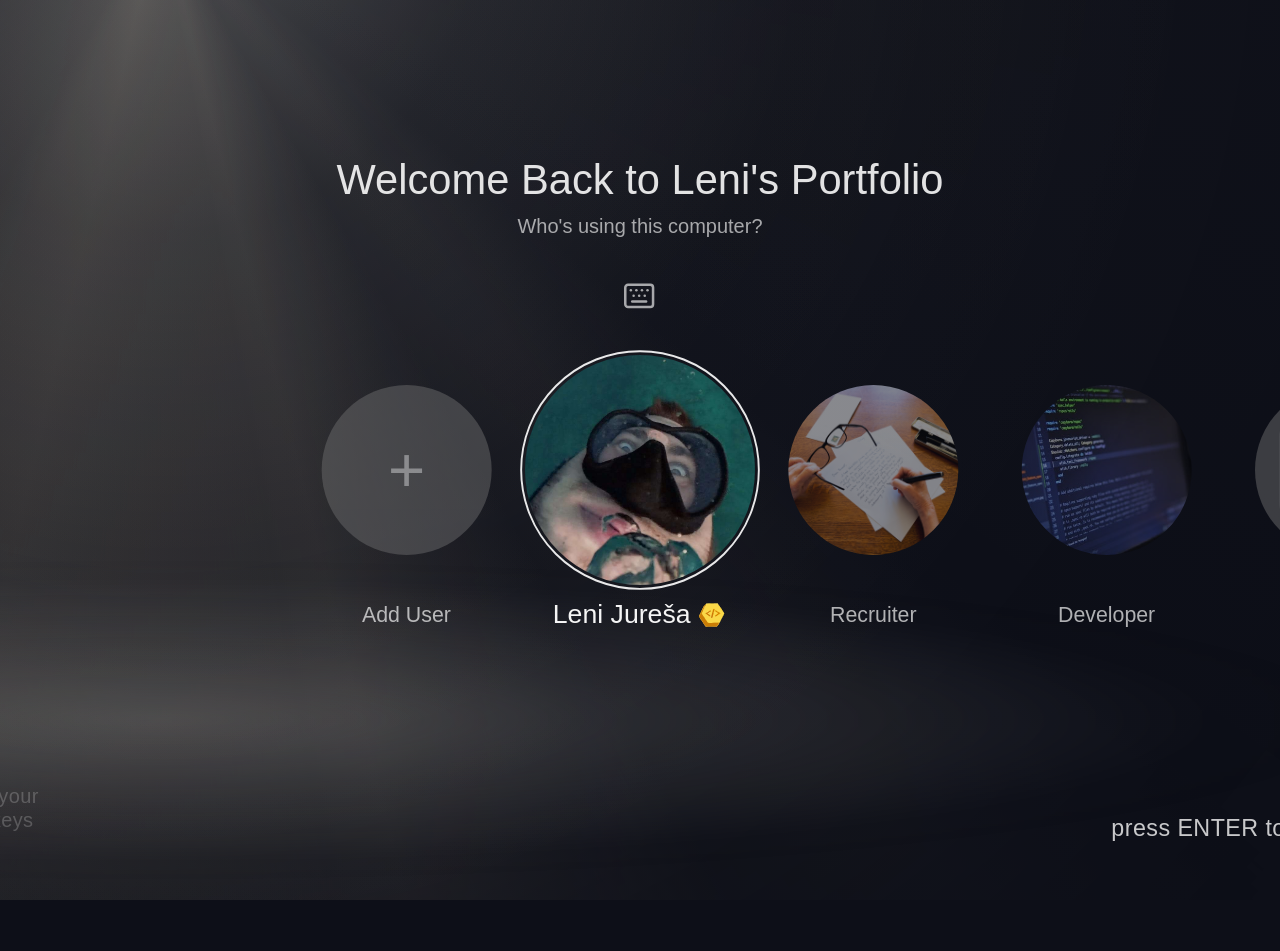
==== commit 9c325d45: "added seperate covers to the store, featuredcover and cover are now seperate. redesigned media tab. " ====
--- a/index.html
+++ b/index.html
@@ -109,7 +109,7 @@
       <div class="clock" id="clock"></div>
 
       <!--   TOOLTIP   -->
-      <p class="tooltip">Use arrow keys to navigate</p>
+      <p class="tooltip">To navigate, use your mouse or arrow keys</p>
       <p class="select">press ENTER to Select</p>
 
       <!--   BACKGROUND: LIGHT RAYS, SPARKLES, GLOW   -->
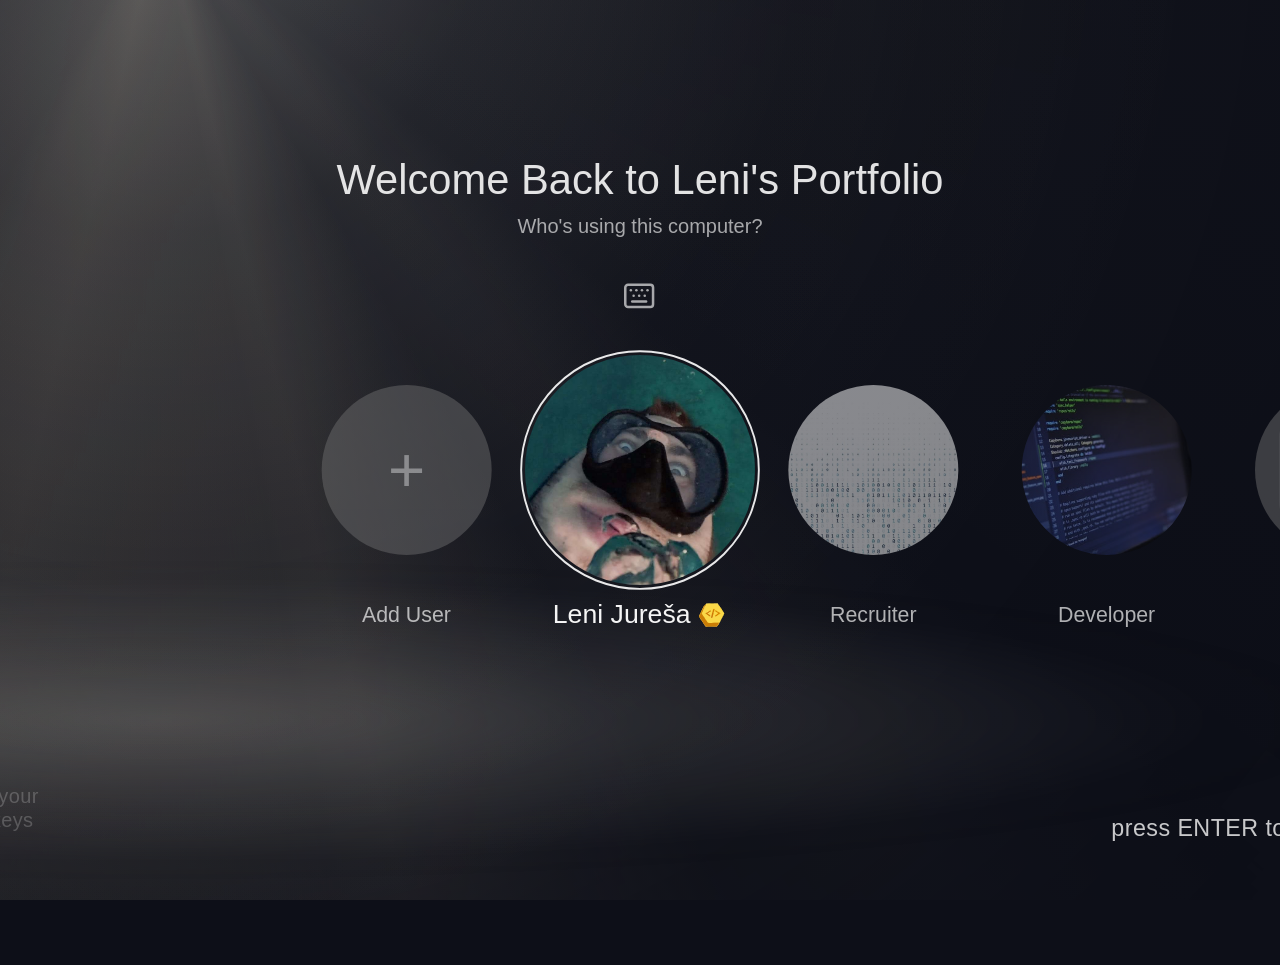
==== commit 128024fa: "a lot, dont even remember what i made. Fixed loading times and website stuttering." ====
--- a/index.html
+++ b/index.html
@@ -48,7 +48,7 @@
             <div
               class="profile-card profile-card--photo"
               style="
-                background-image: url(&quot;assets/images/LetterWriting_DSF5261.jpg&quot;);
+                background-image: url(&quot;assets/images/aboutme-temp-ai.jpg&quot;);
               "
             ></div>
             <span class="profile-name">Recruiter</span>
